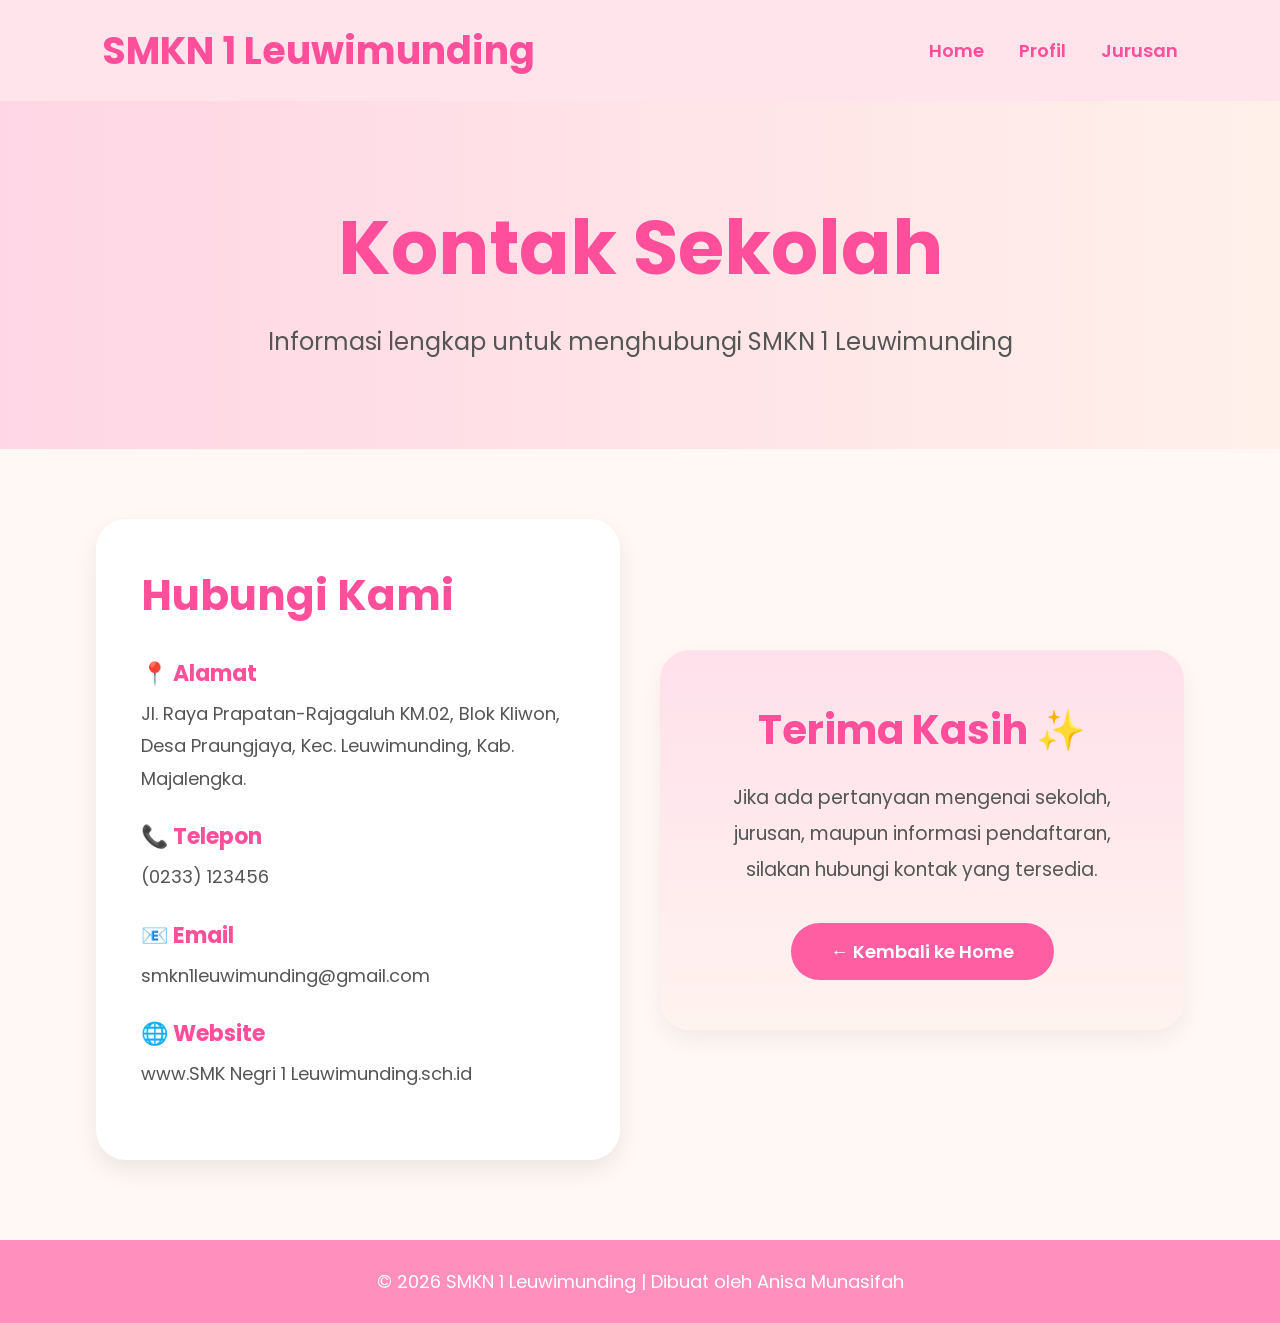
==== kontak.html @ a29aefb9 "Project Website Profil SMKN 1 Leuwimunding" ====
<!DOCTYPE html>
<html lang="id">

<head>
    <meta charset="UTF-8">
    <meta name="viewport" content="width=device-width, initial-scale=1.0">
    <title>Kontak Sekolah</title>

    <link rel="preconnect" href="https://fonts.googleapis.com">
    <link href="https://fonts.googleapis.com/css2?family=Poppins:wght@300;400;500;600;700&display=swap"
        rel="stylesheet">

    <style>
        * {
            margin: 0;
            padding: 0;
            box-sizing: border-box;
            font-family: 'Poppins', sans-serif;
        }

        body {
            background: #fff8f5;
            color: #444;
        }

        /* NAVBAR */
        nav {
            width: 100%;
            padding: 22px 8%;
            background: #ffe4ec;
            display: flex;
            justify-content: space-between;
            align-items: center;
            position: sticky;
            top: 0;
        }

        nav h1 {
            color: #ff4f9a;
            font-size: 38px;
            font-weight: 700;
        }

        nav ul {
            display: flex;
            list-style: none;
            gap: 35px;
        }

        nav ul li a {
            text-decoration: none;
            color: #ff4f9a;
            font-weight: 600;
            font-size: 18px;
            transition: 0.3s;
        }

        nav ul li a:hover {
            color: #ff86b7;
        }

        /* HEADER */
        .hero {
            width: 100%;
            padding: 90px 8%;
            background: linear-gradient(to right, #ffd6e5, #fff0ea);
            text-align: center;
        }

        .hero h2 {
            font-size: 75px;
            color: #ff4f9a;
            margin-bottom: 20px;
        }

        .hero p {
            font-size: 24px;
            color: #555;
        }

        /* KONTAK */
        .container {
            width: 85%;
            margin: 70px auto;
        }

        .contact-box {
            display: grid;
            grid-template-columns: 1fr 1fr;
            gap: 40px;
            align-items: center;
        }

        .contact-info {
            background: white;
            padding: 45px;
            border-radius: 30px;
            box-shadow: 0 10px 25px rgba(0, 0, 0, 0.08);
        }

        .contact-info h3 {
            font-size: 42px;
            color: #ff4f9a;
            margin-bottom: 30px;
        }

        .info {
            margin-bottom: 25px;
        }

        .info h4 {
            color: #ff4f9a;
            margin-bottom: 8px;
            font-size: 22px;
        }

        .info p {
            font-size: 18px;
            line-height: 1.8;
            color: #555;
        }

        /* BOX KANAN */
        .side-box {
            background: linear-gradient(to bottom, #ffe0eb, #fff3ef);
            padding: 50px;
            border-radius: 30px;
            text-align: center;
            box-shadow: 0 10px 25px rgba(0, 0, 0, 0.06);
        }

        .side-box h3 {
            color: #ff4f9a;
            font-size: 40px;
            margin-bottom: 20px;
        }

        .side-box p {
            font-size: 19px;
            line-height: 1.9;
            color: #555;
            margin-bottom: 35px;
        }

        .btn {
            display: inline-block;
            padding: 15px 40px;
            background: #ff5fa2;
            color: white;
            text-decoration: none;
            border-radius: 40px;
            font-size: 18px;
            font-weight: 600;
            transition: 0.3s;
        }

        .btn:hover {
            background: #ff3f8d;
            transform: translateY(-3px);
        }

        /* FOOTER */
        footer {
            margin-top: 80px;
            background: #ff8fbd;
            color: white;
            text-align: center;
            padding: 28px;
            font-size: 18px;
        }

        /* RESPONSIVE */
        @media(max-width:900px) {

            .hero h2 {
                font-size: 50px;
            }

            .contact-box {
                grid-template-columns: 1fr;
            }

            nav {
                flex-direction: column;
                gap: 20px;
            }

            nav ul {
                gap: 20px;
            }
        }
    </style>
</head>

<body>

    <!-- NAVBAR -->
    <nav>
        <h1>SMKN 1 Leuwimunding</h1>

        <ul>
            <li><a href="index.html">Home</a></li>
            <li><a href="profil.html">Profil</a></li>
            <li><a href="jurusan.html">Jurusan</a></li>
        </ul>
    </nav>

    <!-- HEADER -->
    <section class="hero">
        <h2>Kontak Sekolah</h2>
        <p>Informasi lengkap untuk menghubungi SMKN 1 Leuwimunding</p>
    </section>

    <!-- ISI -->
    <div class="container">

        <div class="contact-box">

            <!-- KIRI -->
            <div class="contact-info">

                <h3>Hubungi Kami</h3>

                <div class="info">
                    <h4>📍 Alamat</h4>
                    <p>Jl. Raya Prapatan-Rajagaluh KM.02, Blok Kliwon, Desa Praungjaya,
                        Kec. Leuwimunding, Kab. Majalengka.
                    </p>
                </div>

                <div class="info">
                    <h4>📞 Telepon</h4>
                    <p>(0233) 123456</p>
                </div>

                <div class="info">
                    <h4>📧 Email</h4>
                    <p>smkn1leuwimunding@gmail.com</p>
                </div>

                <div class="info">
                    <h4>🌐 Website</h4>
                    <p>www.SMK Negri 1 Leuwimunding.sch.id</p>
                </div>

            </div>

            <!-- KANAN -->
            <div class="side-box">

                <h3>Terima Kasih ✨</h3>

                <p>
                    Jika ada pertanyaan mengenai sekolah,
                    jurusan, maupun informasi pendaftaran,
                    silakan hubungi kontak yang tersedia.
                </p>

                <a href="index.html" class="btn">
                    ← Kembali ke Home
                </a>

            </div>

        </div>

    </div>

    <!-- FOOTER -->
    <footer>
        © 2026 SMKN 1 Leuwimunding | Dibuat oleh Anisa Munasifah
    </footer>

</body>

</html>
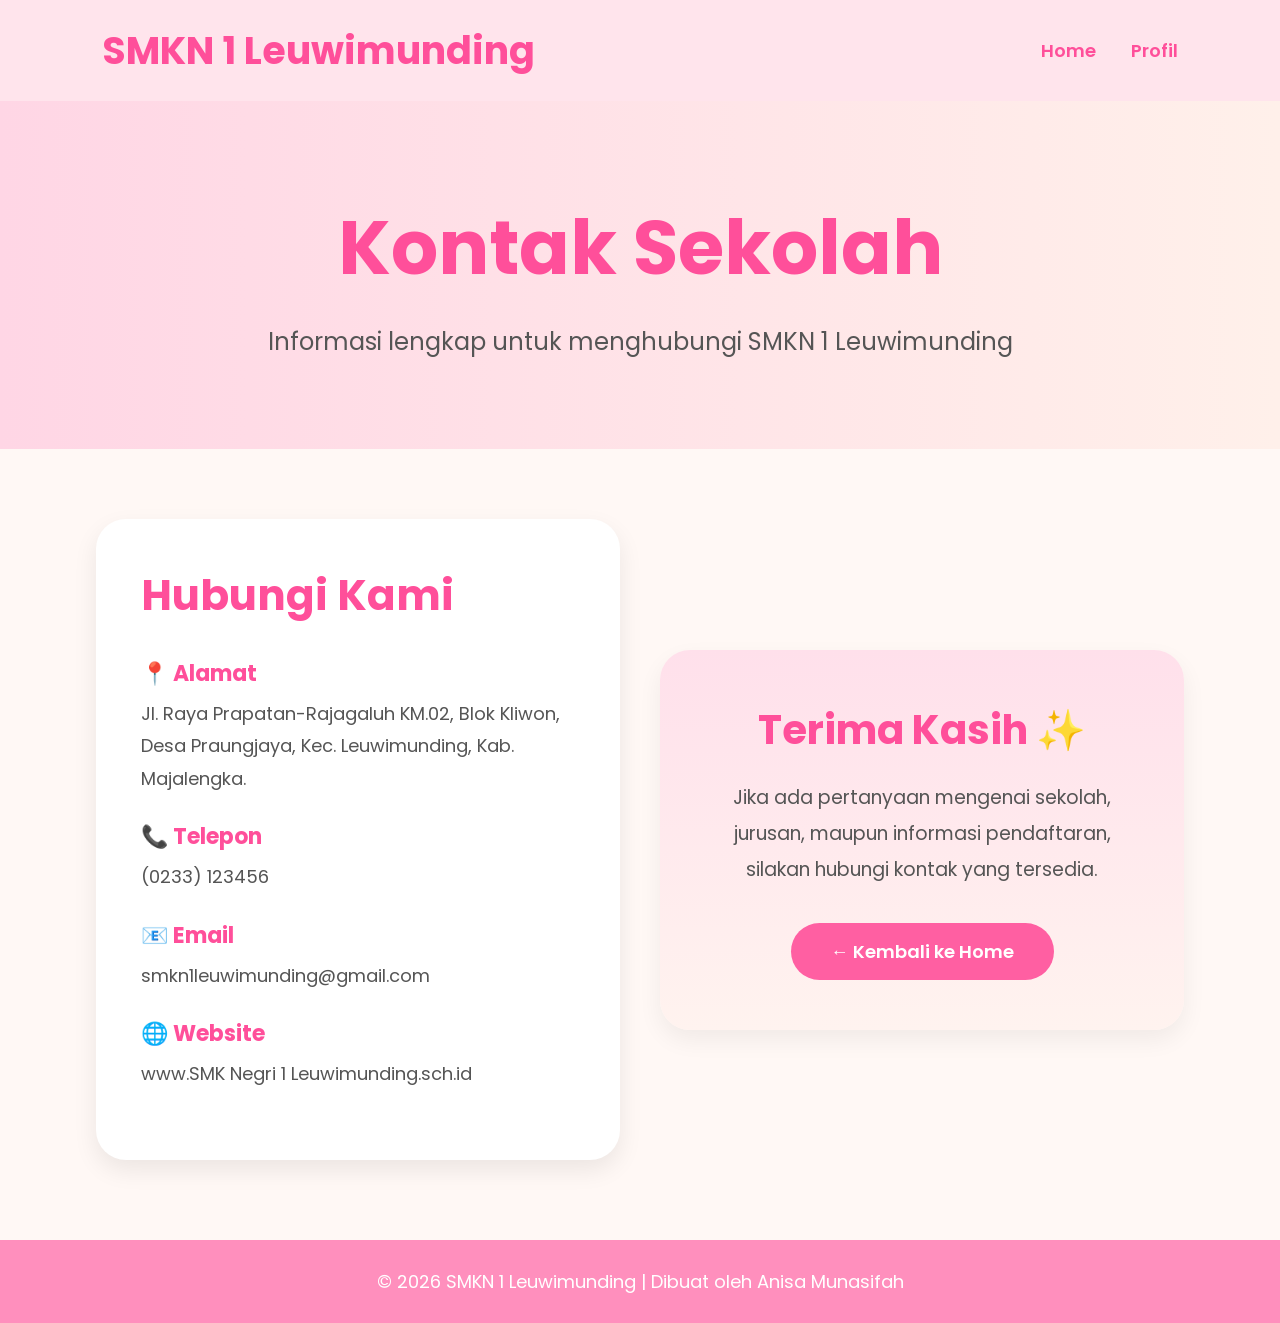
==== commit a433cbeb: "Update kontak  website SMKN 1 Leuwimunding" ====
--- a/kontak.html
+++ b/kontak.html
@@ -201,7 +201,6 @@
         <ul>
             <li><a href="index.html">Home</a></li>
             <li><a href="profil.html">Profil</a></li>
-            <li><a href="jurusan.html">Jurusan</a></li>
         </ul>
     </nav>
 
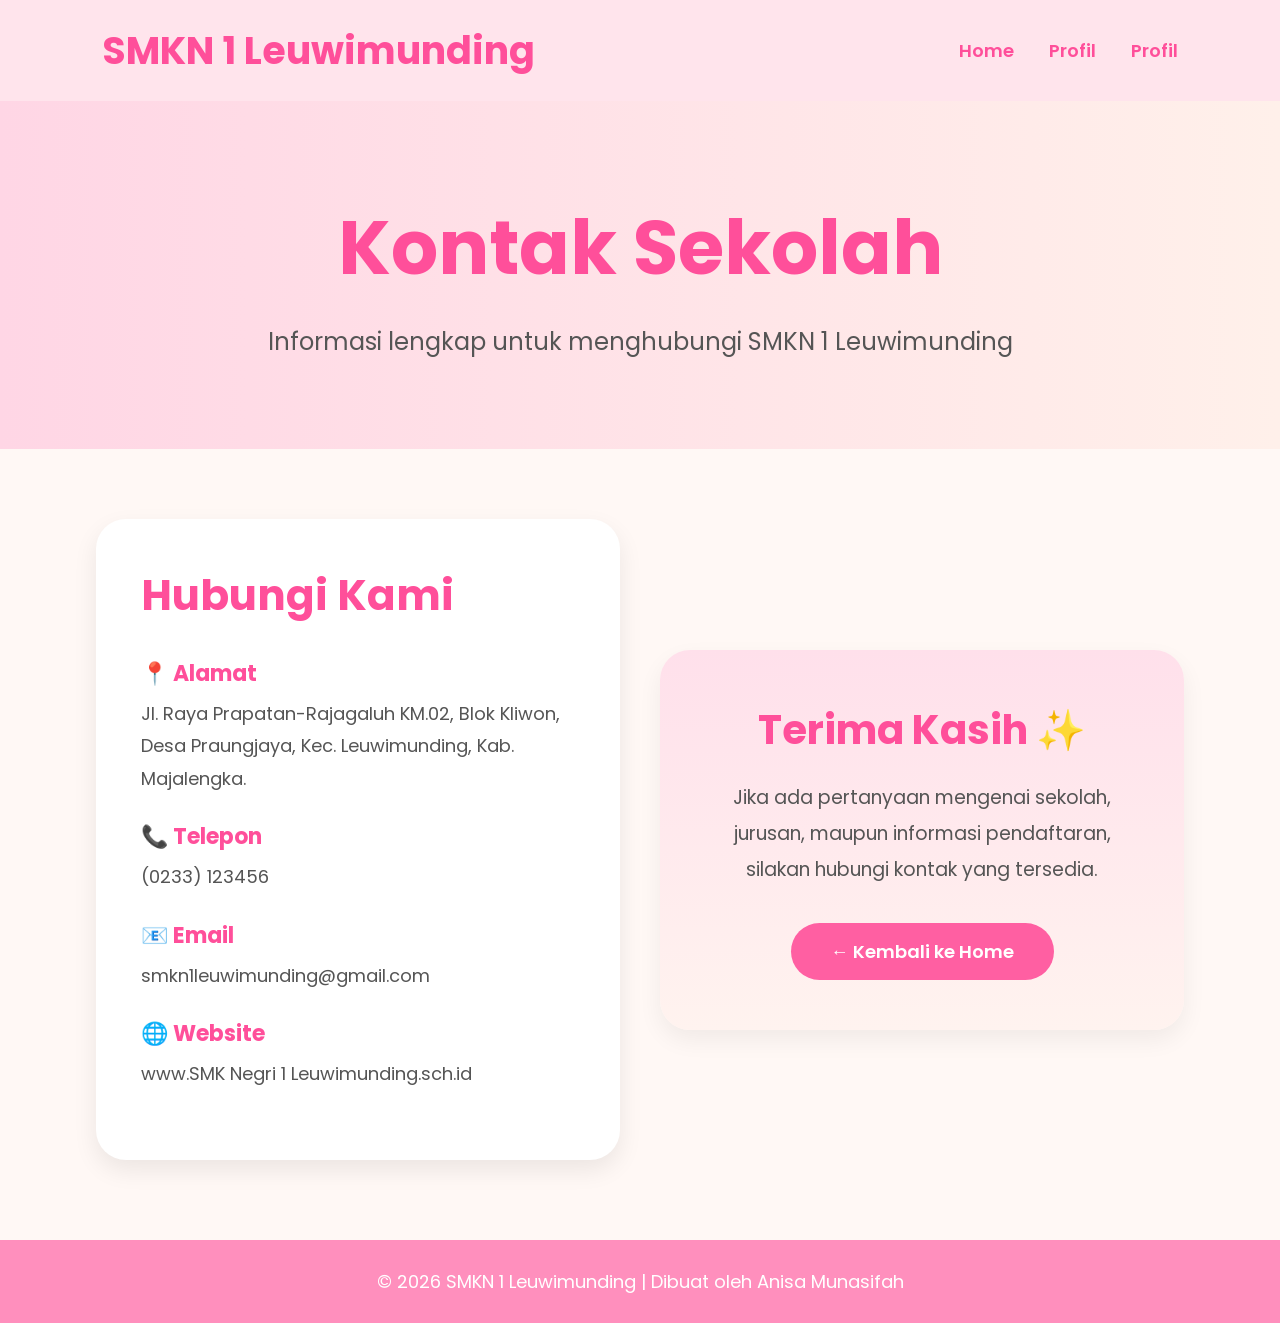
==== commit 79b8ed5d: "Update kontak  website SMKN 1 Leuwimunding" ====
--- a/kontak.html
+++ b/kontak.html
@@ -201,6 +201,7 @@
         <ul>
             <li><a href="index.html">Home</a></li>
             <li><a href="profil.html">Profil</a></li>
+            <li><a href="kontak.html">Profil</a></li>
         </ul>
     </nav>
 
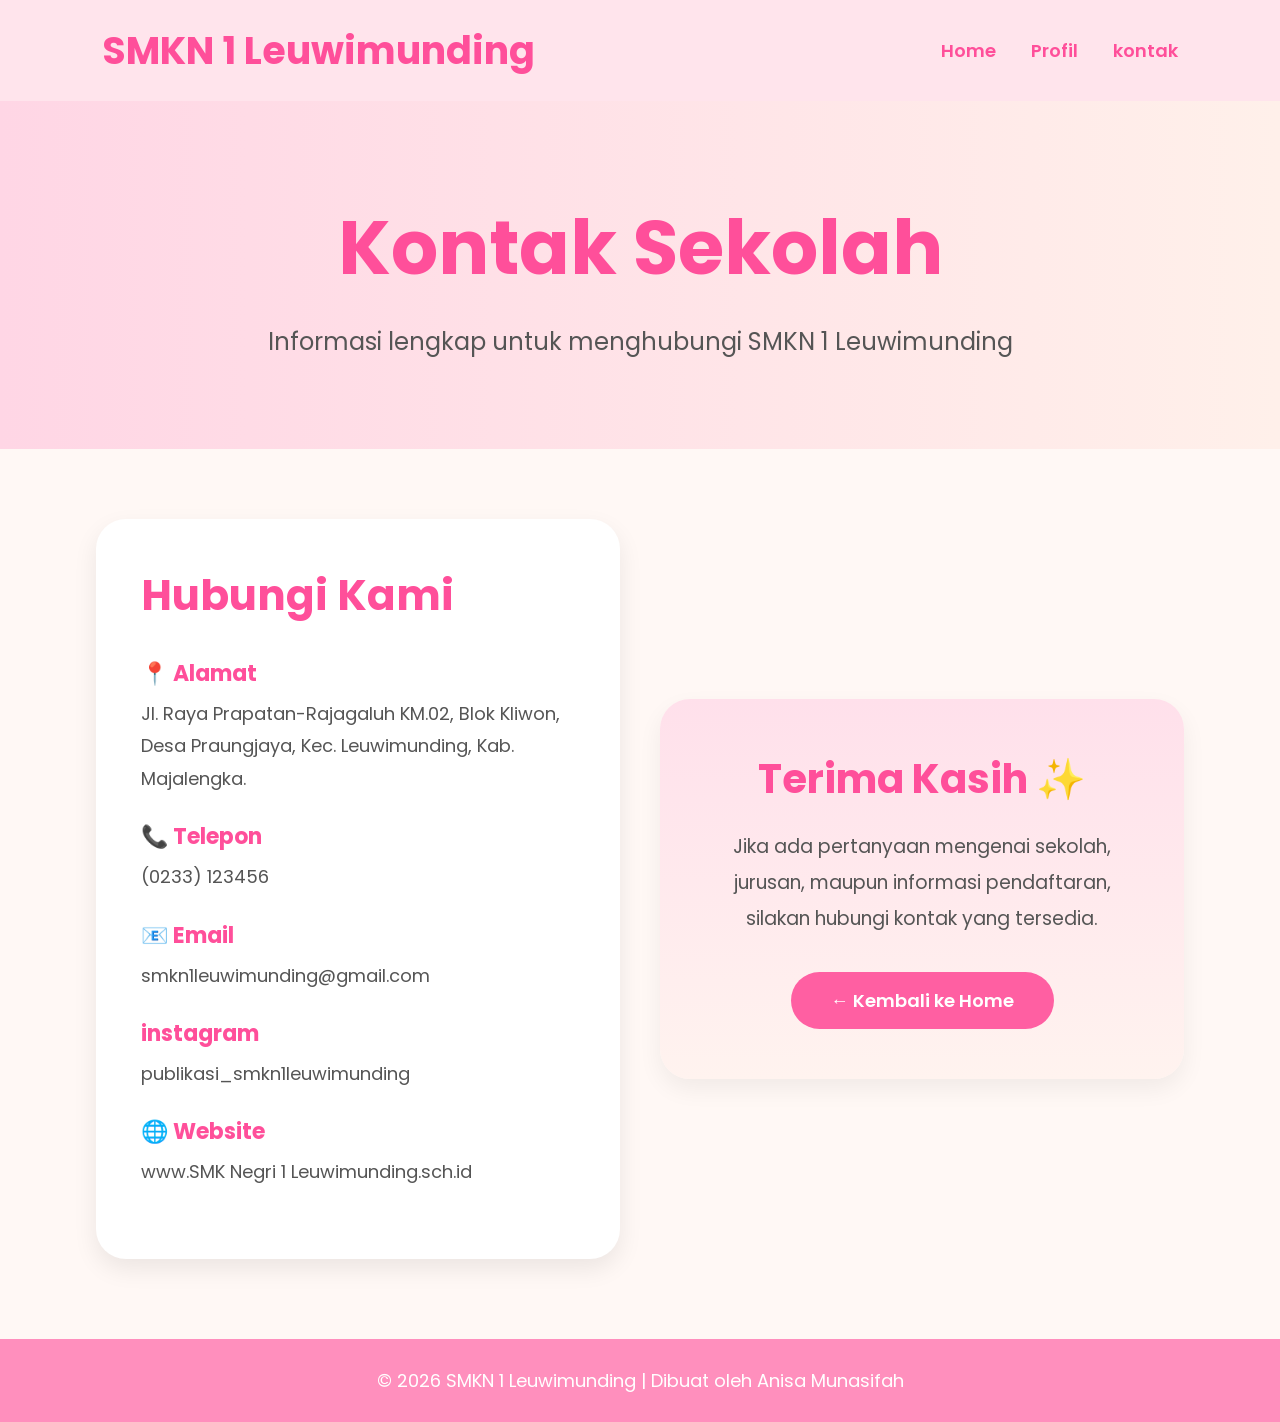
==== commit e1d1239e: "Update kontak  website SMKN 1 Leuwimunding" ====
--- a/kontak.html
+++ b/kontak.html
@@ -201,7 +201,7 @@
         <ul>
             <li><a href="index.html">Home</a></li>
             <li><a href="profil.html">Profil</a></li>
-            <li><a href="kontak.html">Profil</a></li>
+            <li><a href="kontak.html">kontak</a></li>
         </ul>
     </nav>
 
@@ -239,6 +239,11 @@
                 </div>
 
                 <div class="info">
+                    <h4>instagram</h4>
+                    <p>publikasi_smkn1leuwimunding</p>
+                </div>
+
+                <div class="info">
                     <h4>🌐 Website</h4>
                     <p>www.SMK Negri 1 Leuwimunding.sch.id</p>
                 </div>
